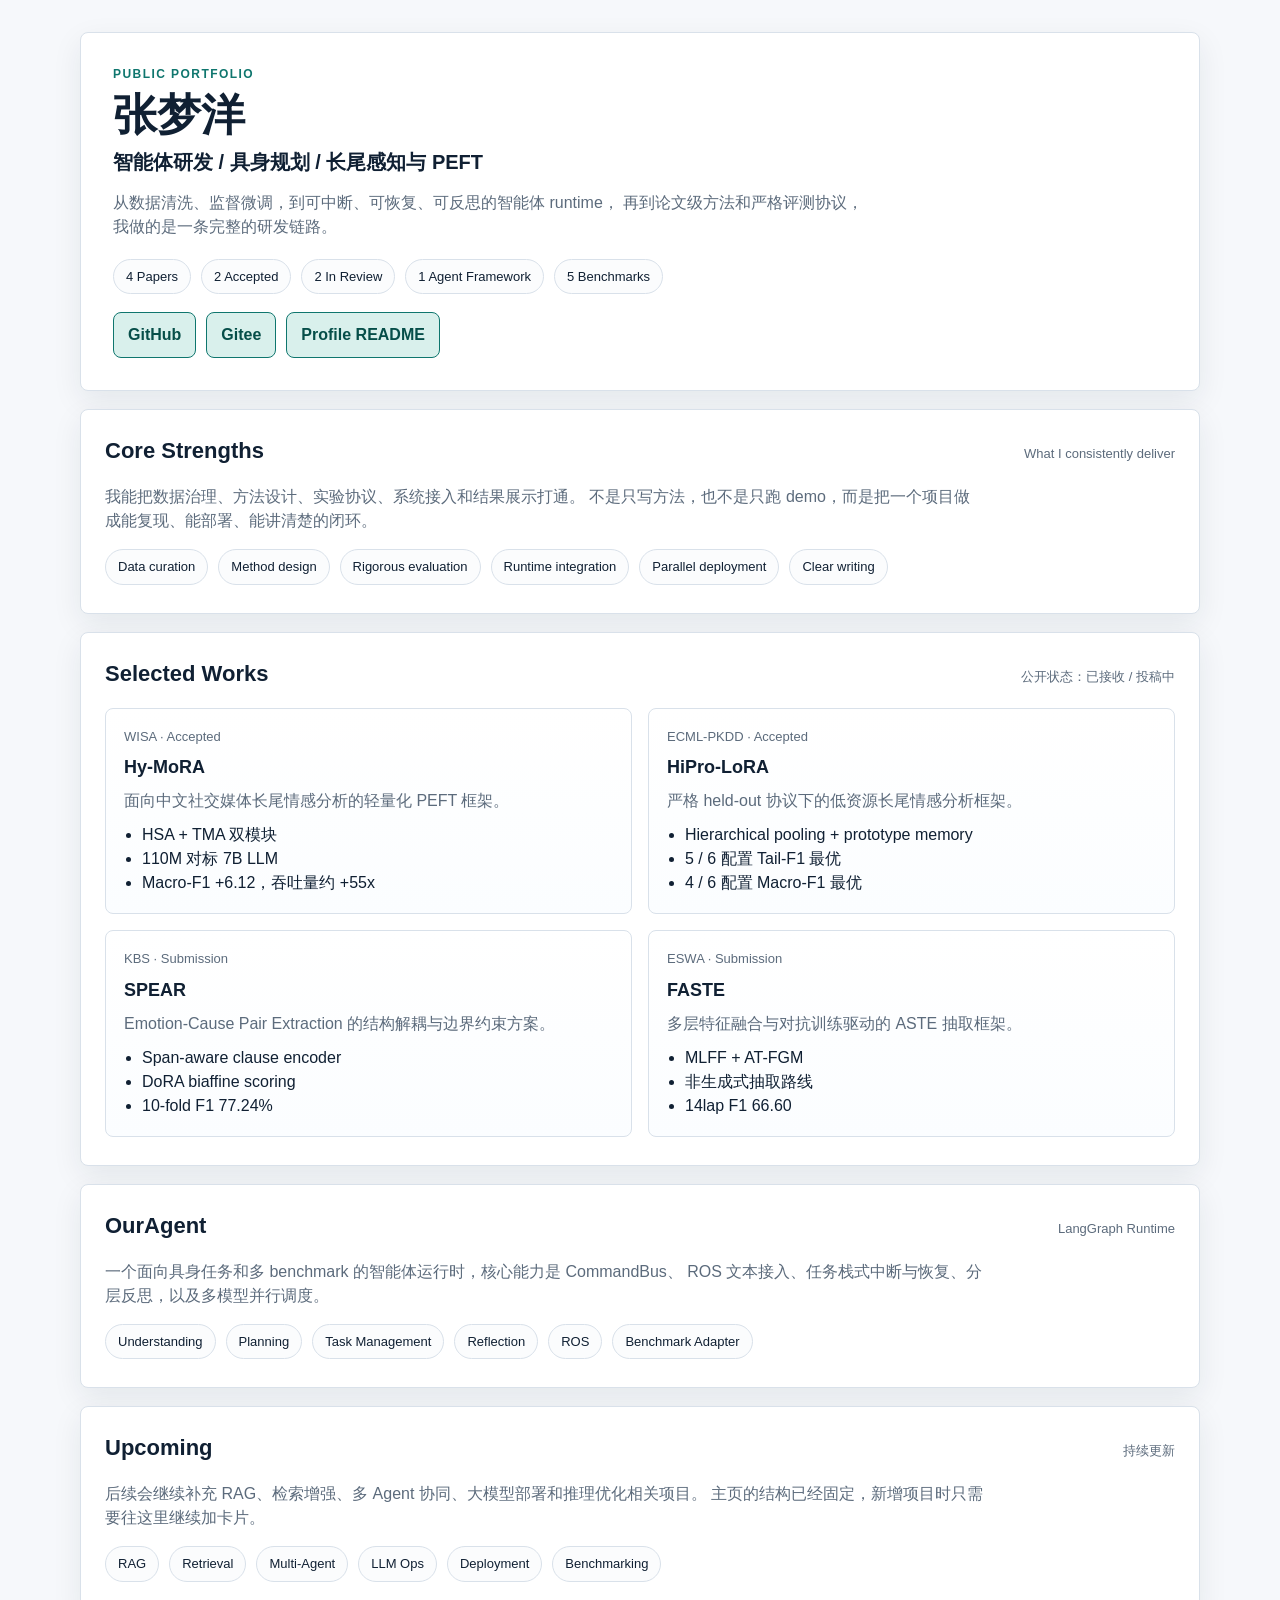
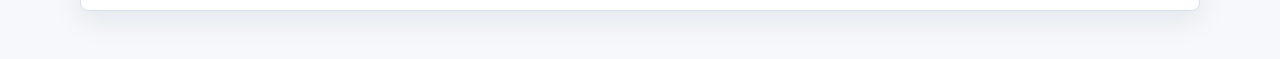
==== index.html @ cc151d00 "Polish public portfolio homepage" ====
<!doctype html>
<html lang="zh-CN">
<head>
  <meta charset="utf-8">
  <meta name="viewport" content="width=device-width, initial-scale=1">
  <title>张梦洋 | Public Portfolio</title>
  <link rel="stylesheet" href="site/styles.css">
</head>
<body>
  <main class="page">
    <section class="hero">
      <div class="eyebrow">PUBLIC PORTFOLIO</div>
      <h1>张梦洋</h1>
      <p class="lead">智能体研发 / 具身规划 / 长尾感知与 PEFT</p>
      <p class="summary">
        从数据清洗、监督微调，到可中断、可恢复、可反思的智能体 runtime，
        再到论文级方法和严格评测协议，我做的是一条完整的研发链路。
      </p>
      <div class="chips">
        <span>4 Papers</span>
        <span>2 Accepted</span>
        <span>2 In Review</span>
        <span>1 Agent Framework</span>
        <span>5 Benchmarks</span>
      </div>
      <div class="links">
        <a href="https://github.com/my420254">GitHub</a>
        <a href="https://gitee.com/my420254">Gitee</a>
        <a href="README.md">Profile README</a>
      </div>
    </section>

    <section class="section">
      <div class="section-head">
        <h2>Core Strengths</h2>
        <span>What I consistently deliver</span>
      </div>
      <div class="feature">
        <p>
          我能把数据治理、方法设计、实验协议、系统接入和结果展示打通。
          不是只写方法，也不是只跑 demo，而是把一个项目做成能复现、能部署、能讲清楚的闭环。
        </p>
        <div class="mini-grid">
          <span>Data curation</span>
          <span>Method design</span>
          <span>Rigorous evaluation</span>
          <span>Runtime integration</span>
          <span>Parallel deployment</span>
          <span>Clear writing</span>
        </div>
      </div>
    </section>

    <section class="section">
      <div class="section-head">
        <h2>Selected Works</h2>
        <span>公开状态：已接收 / 投稿中</span>
      </div>

      <div class="grid">
        <article class="card">
          <div class="meta">WISA · Accepted</div>
          <h3>Hy-MoRA</h3>
          <p>面向中文社交媒体长尾情感分析的轻量化 PEFT 框架。</p>
          <ul>
            <li>HSA + TMA 双模块</li>
            <li>110M 对标 7B LLM</li>
            <li>Macro-F1 +6.12，吞吐量约 +55x</li>
          </ul>
        </article>

        <article class="card">
          <div class="meta">ECML-PKDD · Accepted</div>
          <h3>HiPro-LoRA</h3>
          <p>严格 held-out 协议下的低资源长尾情感分析框架。</p>
          <ul>
            <li>Hierarchical pooling + prototype memory</li>
            <li>5 / 6 配置 Tail-F1 最优</li>
            <li>4 / 6 配置 Macro-F1 最优</li>
          </ul>
        </article>

        <article class="card">
          <div class="meta">KBS · Submission</div>
          <h3>SPEAR</h3>
          <p>Emotion-Cause Pair Extraction 的结构解耦与边界约束方案。</p>
          <ul>
            <li>Span-aware clause encoder</li>
            <li>DoRA biaffine scoring</li>
            <li>10-fold F1 77.24%</li>
          </ul>
        </article>

        <article class="card">
          <div class="meta">ESWA · Submission</div>
          <h3>FASTE</h3>
          <p>多层特征融合与对抗训练驱动的 ASTE 抽取框架。</p>
          <ul>
            <li>MLFF + AT-FGM</li>
            <li>非生成式抽取路线</li>
            <li>14lap F1 66.60</li>
          </ul>
        </article>
      </div>
    </section>

    <section class="section">
      <div class="section-head">
        <h2>OurAgent</h2>
        <span>LangGraph Runtime</span>
      </div>
      <div class="feature">
        <p>
          一个面向具身任务和多 benchmark 的智能体运行时，核心能力是 CommandBus、
          ROS 文本接入、任务栈式中断与恢复、分层反思，以及多模型并行调度。
        </p>
        <div class="mini-grid">
          <span>Understanding</span>
          <span>Planning</span>
          <span>Task Management</span>
          <span>Reflection</span>
          <span>ROS</span>
          <span>Benchmark Adapter</span>
        </div>
      </div>
    </section>

    <section class="section">
      <div class="section-head">
        <h2>Upcoming</h2>
        <span>持续更新</span>
      </div>
      <div class="feature">
        <p>
          后续会继续补充 RAG、检索增强、多 Agent 协同、大模型部署和推理优化相关项目。
          主页的结构已经固定，新增项目时只需要往这里继续加卡片。
        </p>
        <div class="mini-grid">
          <span>RAG</span>
          <span>Retrieval</span>
          <span>Multi-Agent</span>
          <span>LLM Ops</span>
          <span>Deployment</span>
          <span>Benchmarking</span>
        </div>
      </div>
    </section>
  </main>
</body>
</html>
---- site/styles.css ----
:root {
  color-scheme: light;
  --bg: #f6f8fb;
  --panel: #ffffff;
  --text: #102033;
  --muted: #5c6b7c;
  --line: #d9e1ea;
  --accent: #0f766e;
  --accent-weak: #d9f0ec;
  --shadow: 0 10px 30px rgba(16, 32, 51, 0.08);
}

* {
  box-sizing: border-box;
}

html, body {
  margin: 0;
  padding: 0;
  background: var(--bg);
  color: var(--text);
  font-family: Inter, "PingFang SC", "Microsoft YaHei", Arial, sans-serif;
  line-height: 1.5;
}

a {
  color: inherit;
  text-decoration: none;
}

.page {
  width: min(1120px, calc(100% - 32px));
  margin: 0 auto;
  padding: 32px 0 48px;
}

.hero,
.section {
  background: var(--panel);
  border: 1px solid var(--line);
  border-radius: 8px;
  box-shadow: var(--shadow);
}

.hero {
  padding: 32px;
}

.eyebrow {
  font-size: 12px;
  letter-spacing: 0.12em;
  color: var(--accent);
  font-weight: 700;
}

h1 {
  margin: 8px 0 8px;
  font-size: 44px;
  line-height: 1.08;
}

.lead {
  margin: 0;
  font-size: 20px;
  font-weight: 600;
}

.summary {
  max-width: 760px;
  margin: 14px 0 0;
  color: var(--muted);
  font-size: 16px;
}

.chips,
.links,
.mini-grid {
  display: flex;
  flex-wrap: wrap;
  gap: 10px;
}

.chips {
  margin-top: 20px;
}

.chips span,
.mini-grid span {
  border: 1px solid var(--line);
  background: #fbfcfd;
  color: var(--text);
  border-radius: 999px;
  padding: 7px 12px;
  font-size: 13px;
}

.links {
  margin-top: 18px;
}

.links a {
  border: 1px solid var(--accent);
  background: var(--accent-weak);
  color: #064e49;
  border-radius: 8px;
  padding: 10px 14px;
  font-weight: 600;
}

.section {
  margin-top: 18px;
  padding: 24px 24px 28px;
}

.section-head {
  display: flex;
  justify-content: space-between;
  align-items: baseline;
  gap: 16px;
  margin-bottom: 18px;
}

.section-head h2 {
  margin: 0;
  font-size: 22px;
}

.section-head span,
.meta {
  color: var(--muted);
  font-size: 13px;
}

.grid {
  display: grid;
  grid-template-columns: repeat(2, minmax(0, 1fr));
  gap: 16px;
}

.card {
  border: 1px solid var(--line);
  border-radius: 8px;
  padding: 18px;
  background: linear-gradient(180deg, #ffffff 0%, #fbfdff 100%);
}

.card h3 {
  margin: 8px 0 8px;
  font-size: 18px;
}

.card p {
  margin: 0 0 10px;
  color: var(--muted);
}

.card ul {
  margin: 0;
  padding-left: 18px;
  color: var(--text);
}

.feature p {
  margin: 0 0 16px;
  max-width: 880px;
  color: var(--muted);
}

@media (max-width: 820px) {
  h1 {
    font-size: 34px;
  }

  .grid {
    grid-template-columns: 1fr;
  }

  .section-head {
    flex-direction: column;
    align-items: flex-start;
  }
}
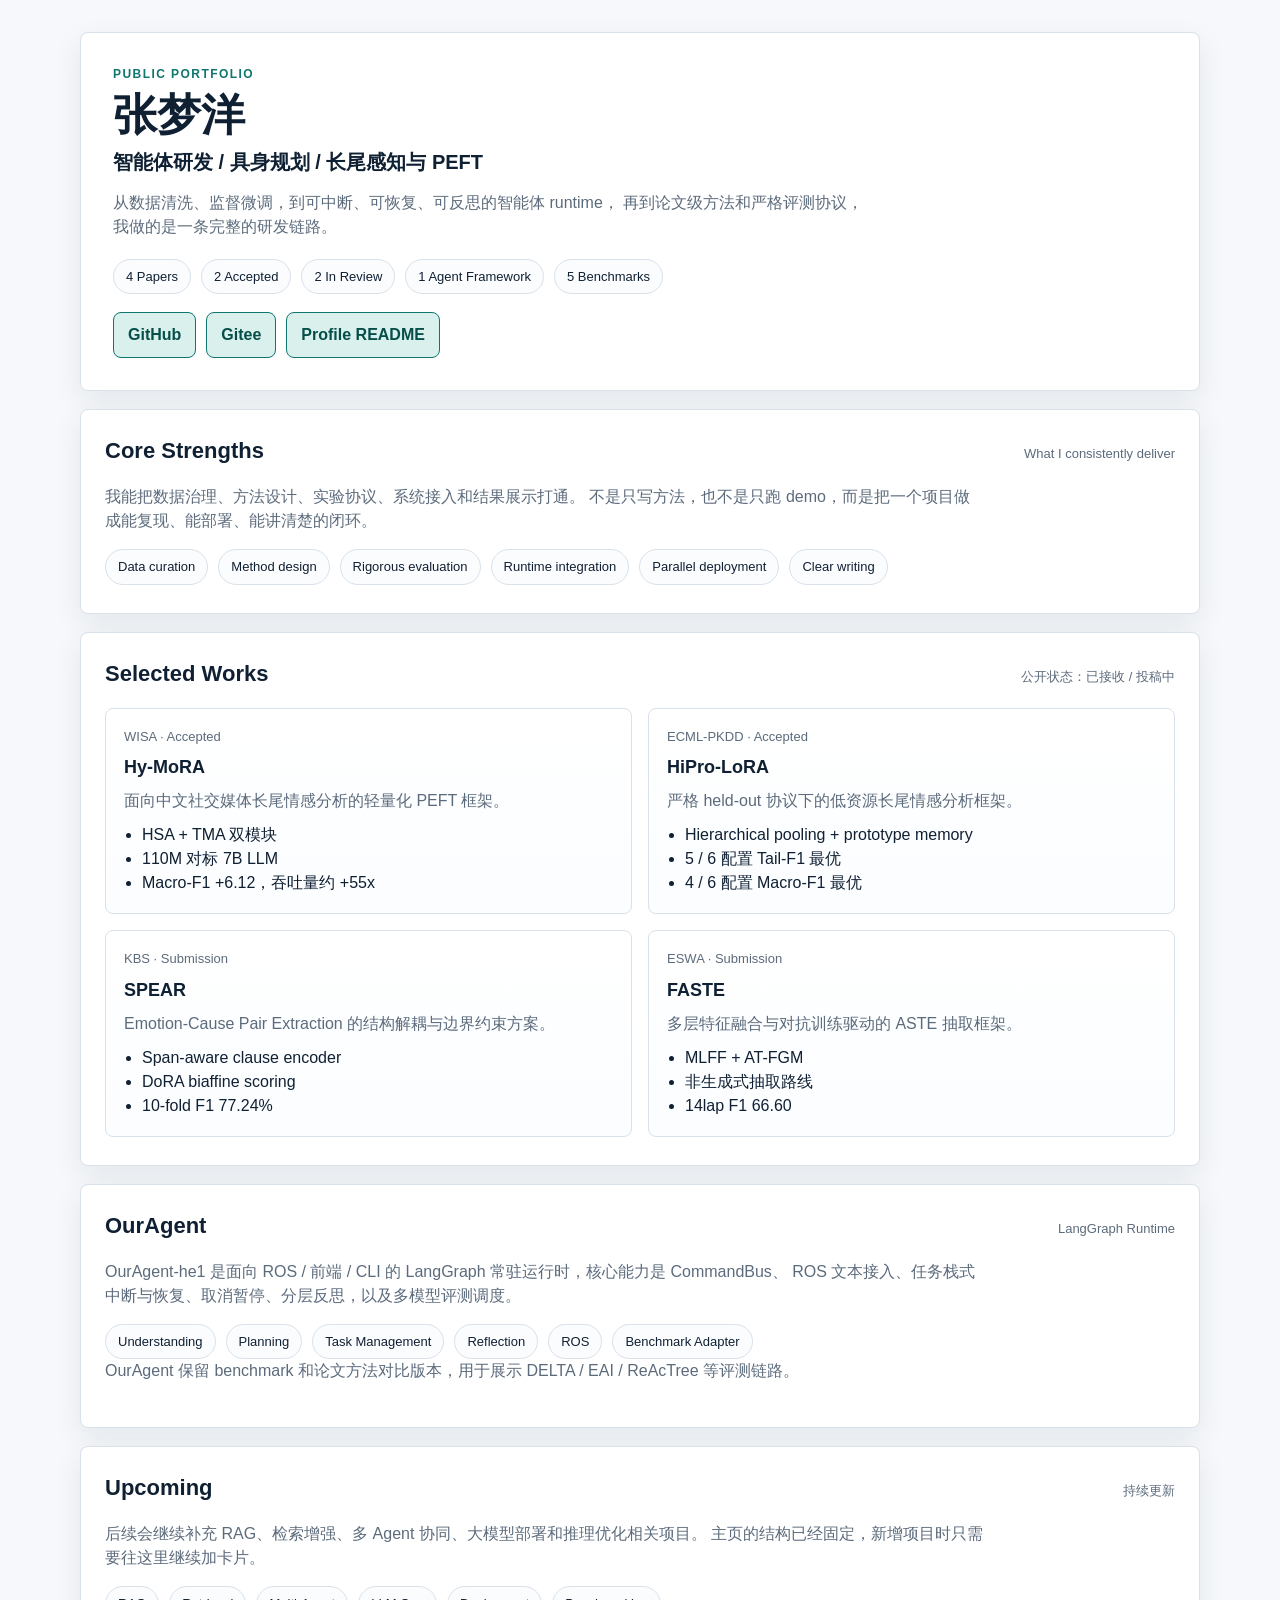
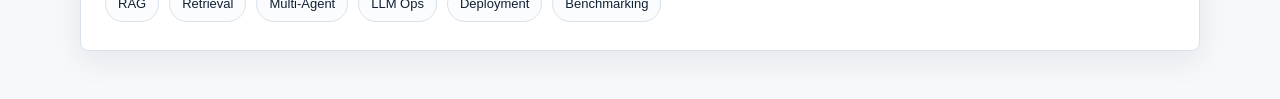
==== commit 048d2026: "Update portfolio links and agent runtime showcase" ====
--- a/index.html
+++ b/index.html
@@ -93,7 +93,7 @@
 
         <article class="card">
           <div class="meta">ESWA · Submission</div>
-          <h3>FASTE</h3>
+          <h3><a href="https://github.com/my420254/FASTE">FASTE</a></h3>
           <p>多层特征融合与对抗训练驱动的 ASTE 抽取框架。</p>
           <ul>
             <li>MLFF + AT-FGM</li>
@@ -111,8 +111,9 @@
       </div>
       <div class="feature">
         <p>
-          一个面向具身任务和多 benchmark 的智能体运行时，核心能力是 CommandBus、
-          ROS 文本接入、任务栈式中断与恢复、分层反思，以及多模型并行调度。
+          <a href="https://github.com/my420254/OurAgent-he1">OurAgent-he1</a>
+          是面向 ROS / 前端 / CLI 的 LangGraph 常驻运行时，核心能力是 CommandBus、
+          ROS 文本接入、任务栈式中断与恢复、取消暂停、分层反思，以及多模型评测调度。
         </p>
         <div class="mini-grid">
           <span>Understanding</span>
@@ -122,6 +123,10 @@
           <span>ROS</span>
           <span>Benchmark Adapter</span>
         </div>
+        <p>
+          <a href="https://github.com/my420254/OurAgent">OurAgent</a>
+          保留 benchmark 和论文方法对比版本，用于展示 DELTA / EAI / ReAcTree 等评测链路。
+        </p>
       </div>
     </section>
 
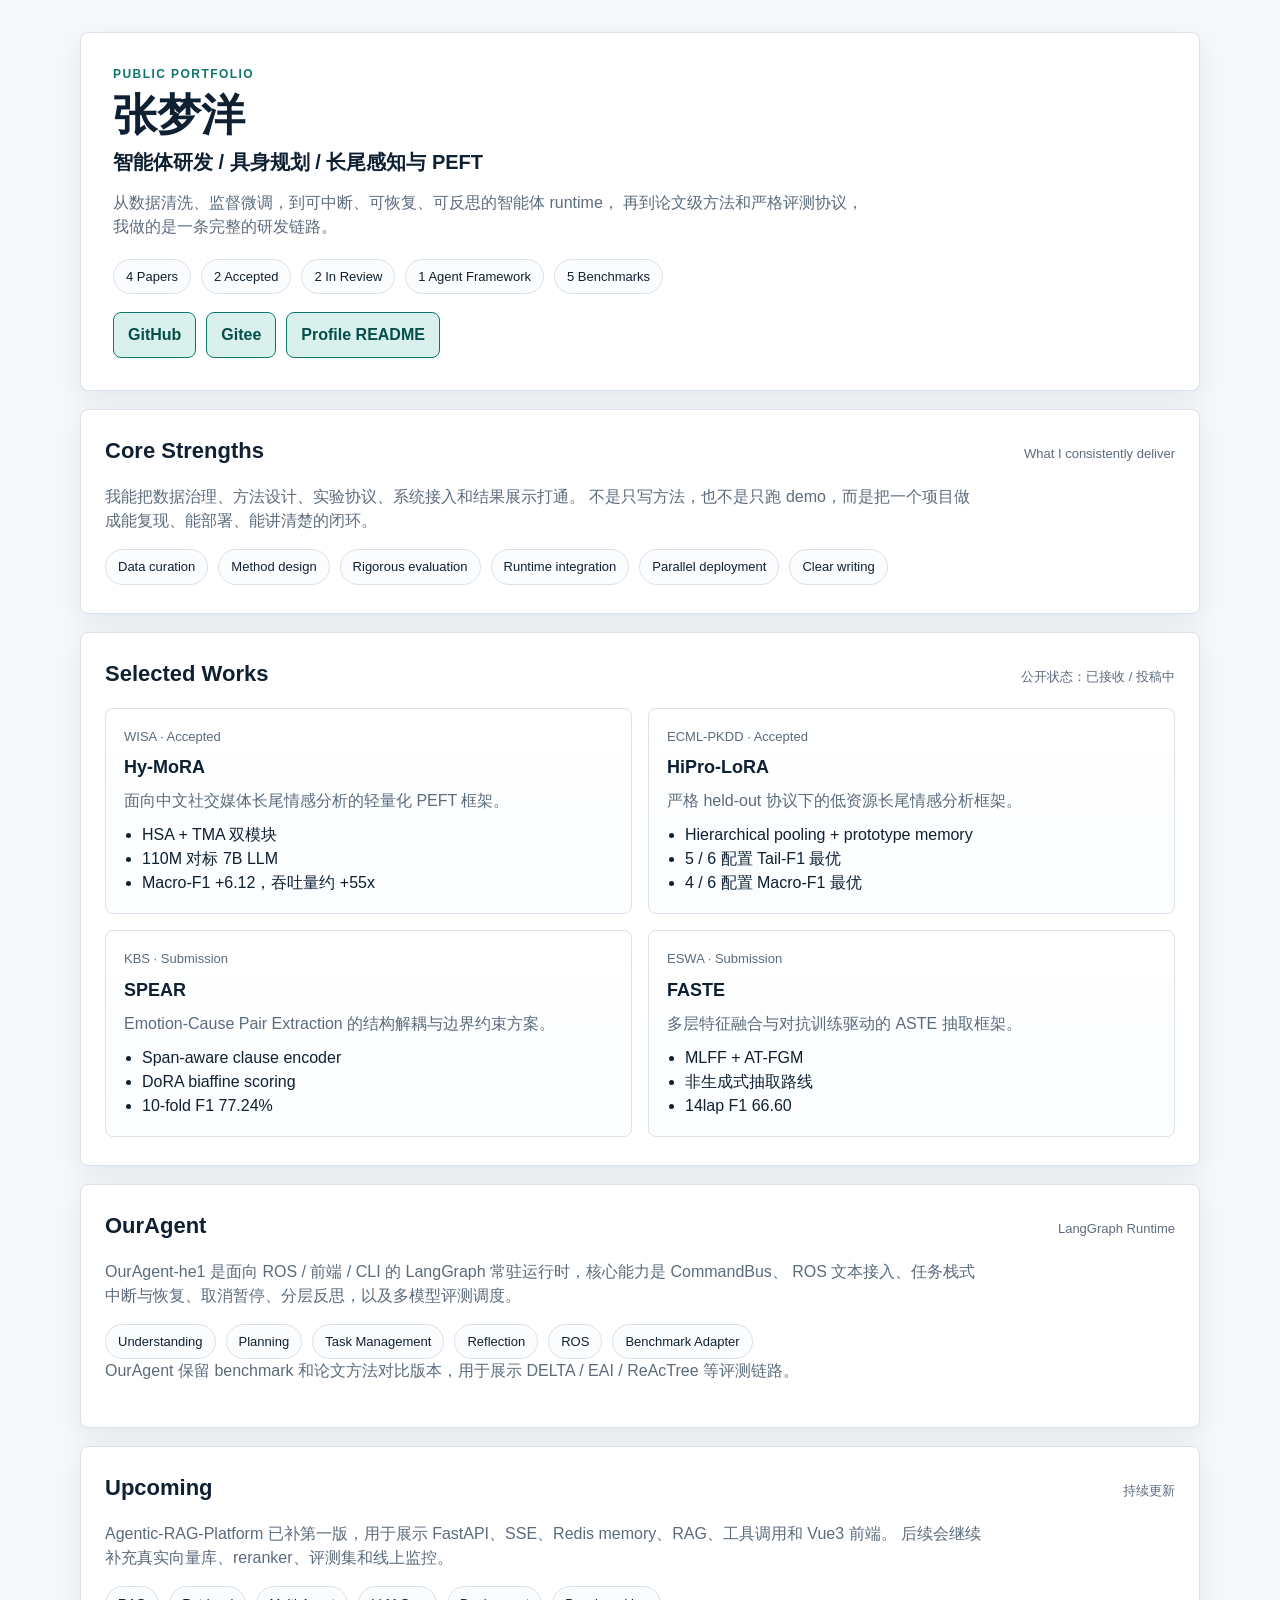
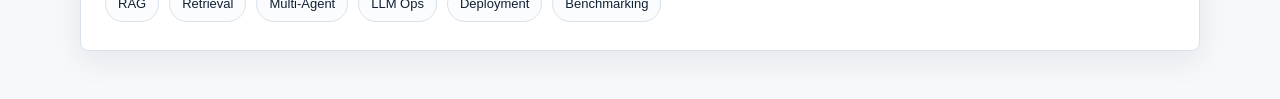
==== commit 9d5760ee: "Add Agentic RAG platform to portfolio" ====
--- a/index.html
+++ b/index.html
@@ -137,8 +137,9 @@
       </div>
       <div class="feature">
         <p>
-          后续会继续补充 RAG、检索增强、多 Agent 协同、大模型部署和推理优化相关项目。
-          主页的结构已经固定，新增项目时只需要往这里继续加卡片。
+          <a href="https://github.com/my420254/Agentic-RAG-Platform">Agentic-RAG-Platform</a>
+          已补第一版，用于展示 FastAPI、SSE、Redis memory、RAG、工具调用和 Vue3 前端。
+          后续会继续补充真实向量库、reranker、评测集和线上监控。
         </p>
         <div class="mini-grid">
           <span>RAG</span>
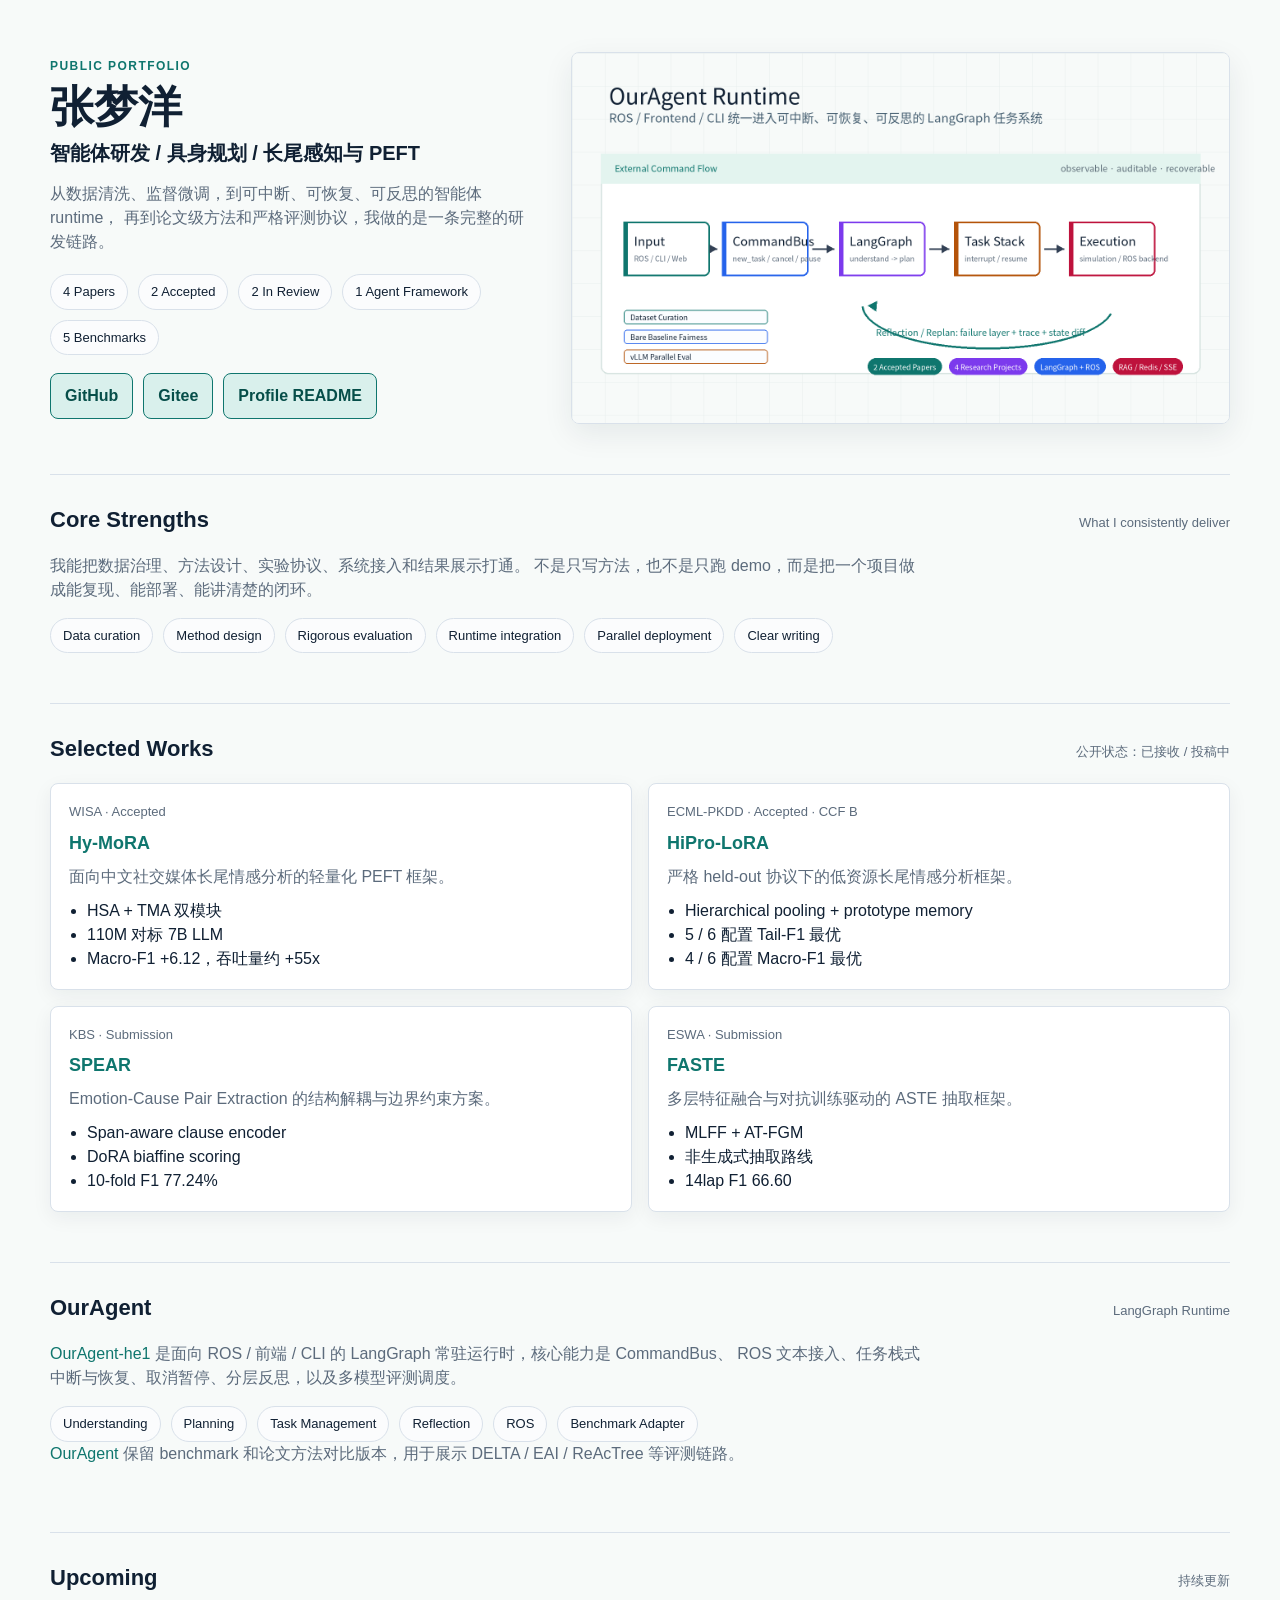
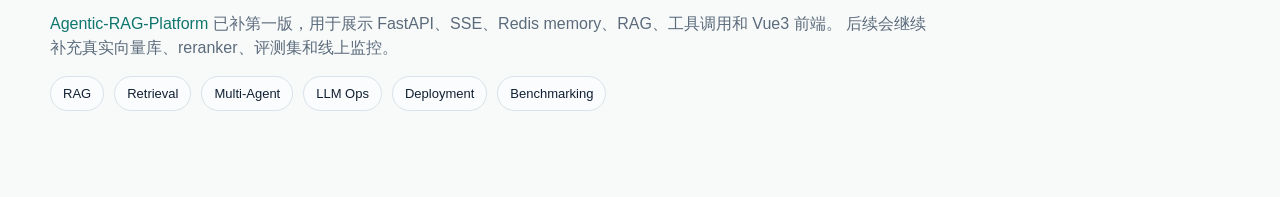
==== commit 0da9f66f: "Add portfolio runtime visual" ====
--- a/index.html
+++ b/index.html
@@ -9,24 +9,31 @@
 <body>
   <main class="page">
     <section class="hero">
-      <div class="eyebrow">PUBLIC PORTFOLIO</div>
-      <h1>张梦洋</h1>
-      <p class="lead">智能体研发 / 具身规划 / 长尾感知与 PEFT</p>
-      <p class="summary">
-        从数据清洗、监督微调，到可中断、可恢复、可反思的智能体 runtime，
-        再到论文级方法和严格评测协议，我做的是一条完整的研发链路。
-      </p>
-      <div class="chips">
-        <span>4 Papers</span>
-        <span>2 Accepted</span>
-        <span>2 In Review</span>
-        <span>1 Agent Framework</span>
-        <span>5 Benchmarks</span>
-      </div>
-      <div class="links">
-        <a href="https://github.com/my420254">GitHub</a>
-        <a href="https://gitee.com/my420254">Gitee</a>
-        <a href="README.md">Profile README</a>
+      <div class="hero-grid">
+        <div>
+          <div class="eyebrow">PUBLIC PORTFOLIO</div>
+          <h1>张梦洋</h1>
+          <p class="lead">智能体研发 / 具身规划 / 长尾感知与 PEFT</p>
+          <p class="summary">
+            从数据清洗、监督微调，到可中断、可恢复、可反思的智能体 runtime，
+            再到论文级方法和严格评测协议，我做的是一条完整的研发链路。
+          </p>
+          <div class="chips">
+            <span>4 Papers</span>
+            <span>2 Accepted</span>
+            <span>2 In Review</span>
+            <span>1 Agent Framework</span>
+            <span>5 Benchmarks</span>
+          </div>
+          <div class="links">
+            <a href="https://github.com/my420254">GitHub</a>
+            <a href="https://gitee.com/my420254">Gitee</a>
+            <a href="README.md">Profile README</a>
+          </div>
+        </div>
+        <figure class="hero-visual">
+          <img src="site/agent-runtime-visual.png" alt="OurAgent runtime workflow">
+        </figure>
       </div>
     </section>
 
@@ -60,7 +67,7 @@
       <div class="grid">
         <article class="card">
           <div class="meta">WISA · Accepted</div>
-          <h3>Hy-MoRA</h3>
+          <h3><a href="https://github.com/my420254/Hy-Mora">Hy-MoRA</a></h3>
           <p>面向中文社交媒体长尾情感分析的轻量化 PEFT 框架。</p>
           <ul>
             <li>HSA + TMA 双模块</li>
@@ -70,8 +77,8 @@
         </article>
 
         <article class="card">
-          <div class="meta">ECML-PKDD · Accepted</div>
-          <h3>HiPro-LoRA</h3>
+          <div class="meta">ECML-PKDD · Accepted · CCF B</div>
+          <h3><a href="https://github.com/my420254/HiPro-LoRA">HiPro-LoRA</a></h3>
           <p>严格 held-out 协议下的低资源长尾情感分析框架。</p>
           <ul>
             <li>Hierarchical pooling + prototype memory</li>
@@ -82,7 +89,7 @@
 
         <article class="card">
           <div class="meta">KBS · Submission</div>
-          <h3>SPEAR</h3>
+          <h3><a href="https://github.com/my420254/ECPE">SPEAR</a></h3>
           <p>Emotion-Cause Pair Extraction 的结构解耦与边界约束方案。</p>
           <ul>
             <li>Span-aware clause encoder</li>
--- a/site/styles.css
+++ b/site/styles.css
@@ -1,6 +1,6 @@
 :root {
   color-scheme: light;
-  --bg: #f6f8fb;
+  --bg: #f7faf9;
   --panel: #ffffff;
   --text: #102033;
   --muted: #5c6b7c;
@@ -29,21 +29,33 @@
 }
 
 .page {
-  width: min(1120px, calc(100% - 32px));
+  width: min(1180px, calc(100% - 32px));
   margin: 0 auto;
-  padding: 32px 0 48px;
-}
-
-.hero,
-.section {
-  background: var(--panel);
+  padding: 34px 0 56px;
+}
+
+.hero {
+  padding: 18px 0 30px;
+}
+
+.hero-grid {
+  display: grid;
+  grid-template-columns: minmax(0, 0.85fr) minmax(420px, 1.15fr);
+  gap: 34px;
+  align-items: center;
+}
+
+.hero-visual {
+  margin: 0;
+}
+
+.hero-visual img {
+  display: block;
+  width: 100%;
+  height: auto;
   border: 1px solid var(--line);
   border-radius: 8px;
   box-shadow: var(--shadow);
-}
-
-.hero {
-  padding: 32px;
 }
 
 .eyebrow {
@@ -108,8 +120,9 @@
 }
 
 .section {
-  margin-top: 18px;
-  padding: 24px 24px 28px;
+  border-top: 1px solid var(--line);
+  margin-top: 20px;
+  padding: 28px 0 30px;
 }
 
 .section-head {
@@ -141,7 +154,8 @@
   border: 1px solid var(--line);
   border-radius: 8px;
   padding: 18px;
-  background: linear-gradient(180deg, #ffffff 0%, #fbfdff 100%);
+  background: #ffffff;
+  box-shadow: 0 6px 20px rgba(16, 32, 51, 0.06);
 }
 
 .card h3 {
@@ -149,6 +163,11 @@
   font-size: 18px;
 }
 
+.card h3 a,
+.feature a {
+  color: var(--accent);
+}
+
 .card p {
   margin: 0 0 10px;
   color: var(--muted);
@@ -171,6 +190,10 @@
     font-size: 34px;
   }
 
+  .hero-grid {
+    grid-template-columns: 1fr;
+  }
+
   .grid {
     grid-template-columns: 1fr;
   }
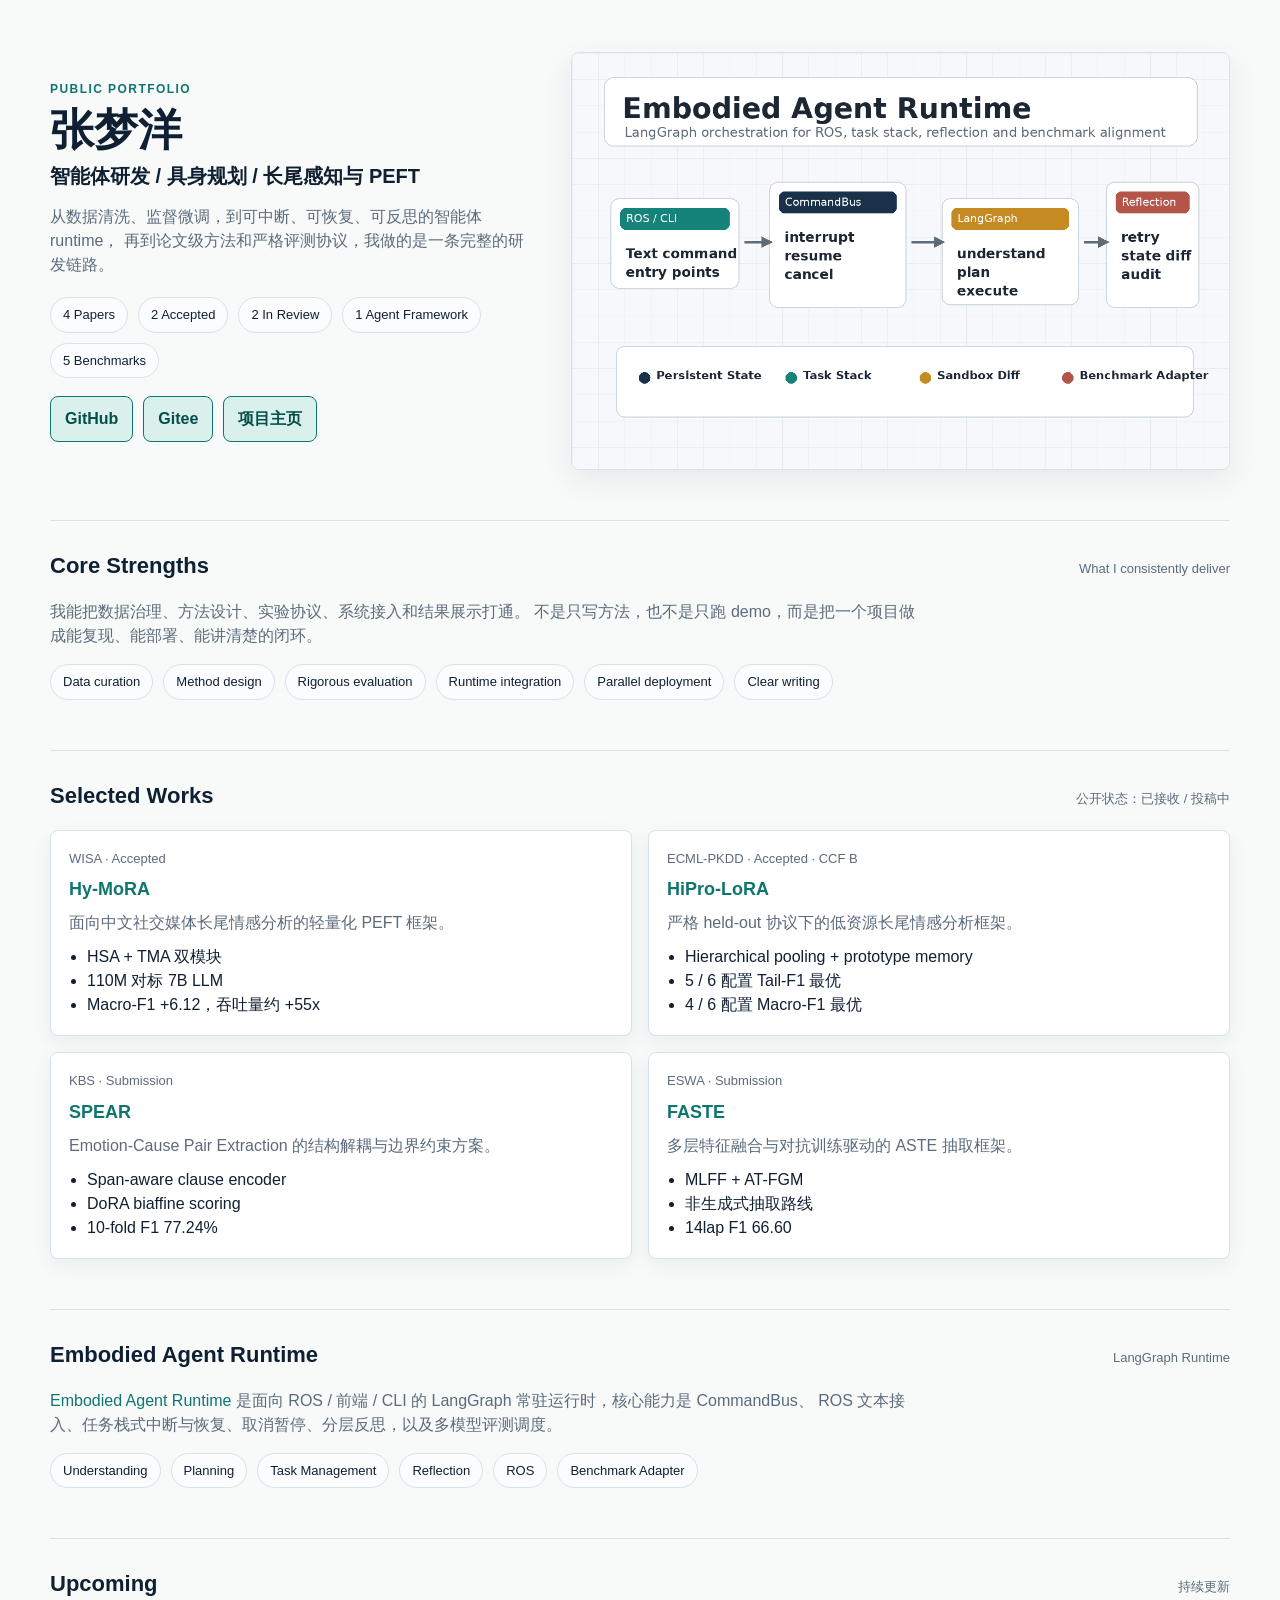
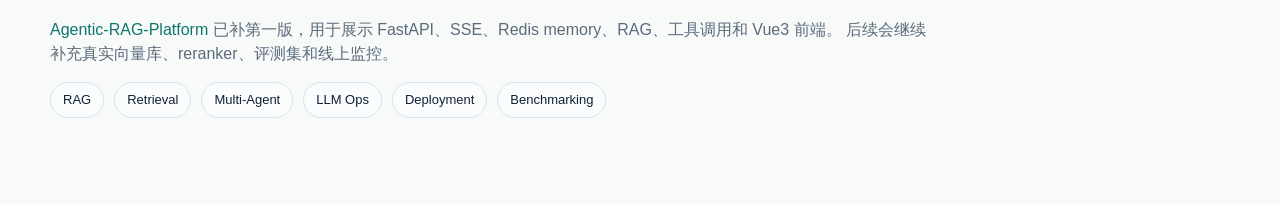
==== commit 264e9483: "Polish Chinese portfolio profile" ====
--- a/index.html
+++ b/index.html
@@ -28,11 +28,11 @@
           <div class="links">
             <a href="https://github.com/my420254">GitHub</a>
             <a href="https://gitee.com/my420254">Gitee</a>
-            <a href="README.md">Profile README</a>
+            <a href="README.md">项目主页</a>
           </div>
         </div>
         <figure class="hero-visual">
-          <img src="site/agent-runtime-visual.png" alt="OurAgent runtime workflow">
+          <img src="site/agent-runtime-visual.png" alt="Embodied Agent Runtime workflow">
         </figure>
       </div>
     </section>
@@ -113,12 +113,12 @@
 
     <section class="section">
       <div class="section-head">
-        <h2>OurAgent</h2>
+        <h2>Embodied Agent Runtime</h2>
         <span>LangGraph Runtime</span>
       </div>
       <div class="feature">
         <p>
-          <a href="https://github.com/my420254/OurAgent-he1">OurAgent-he1</a>
+          <a href="https://github.com/my420254/Embodied-Agent-Runtime">Embodied Agent Runtime</a>
           是面向 ROS / 前端 / CLI 的 LangGraph 常驻运行时，核心能力是 CommandBus、
           ROS 文本接入、任务栈式中断与恢复、取消暂停、分层反思，以及多模型评测调度。
         </p>
@@ -130,10 +130,6 @@
           <span>ROS</span>
           <span>Benchmark Adapter</span>
         </div>
-        <p>
-          <a href="https://github.com/my420254/OurAgent">OurAgent</a>
-          保留 benchmark 和论文方法对比版本，用于展示 DELTA / EAI / ReAcTree 等评测链路。
-        </p>
       </div>
     </section>
 
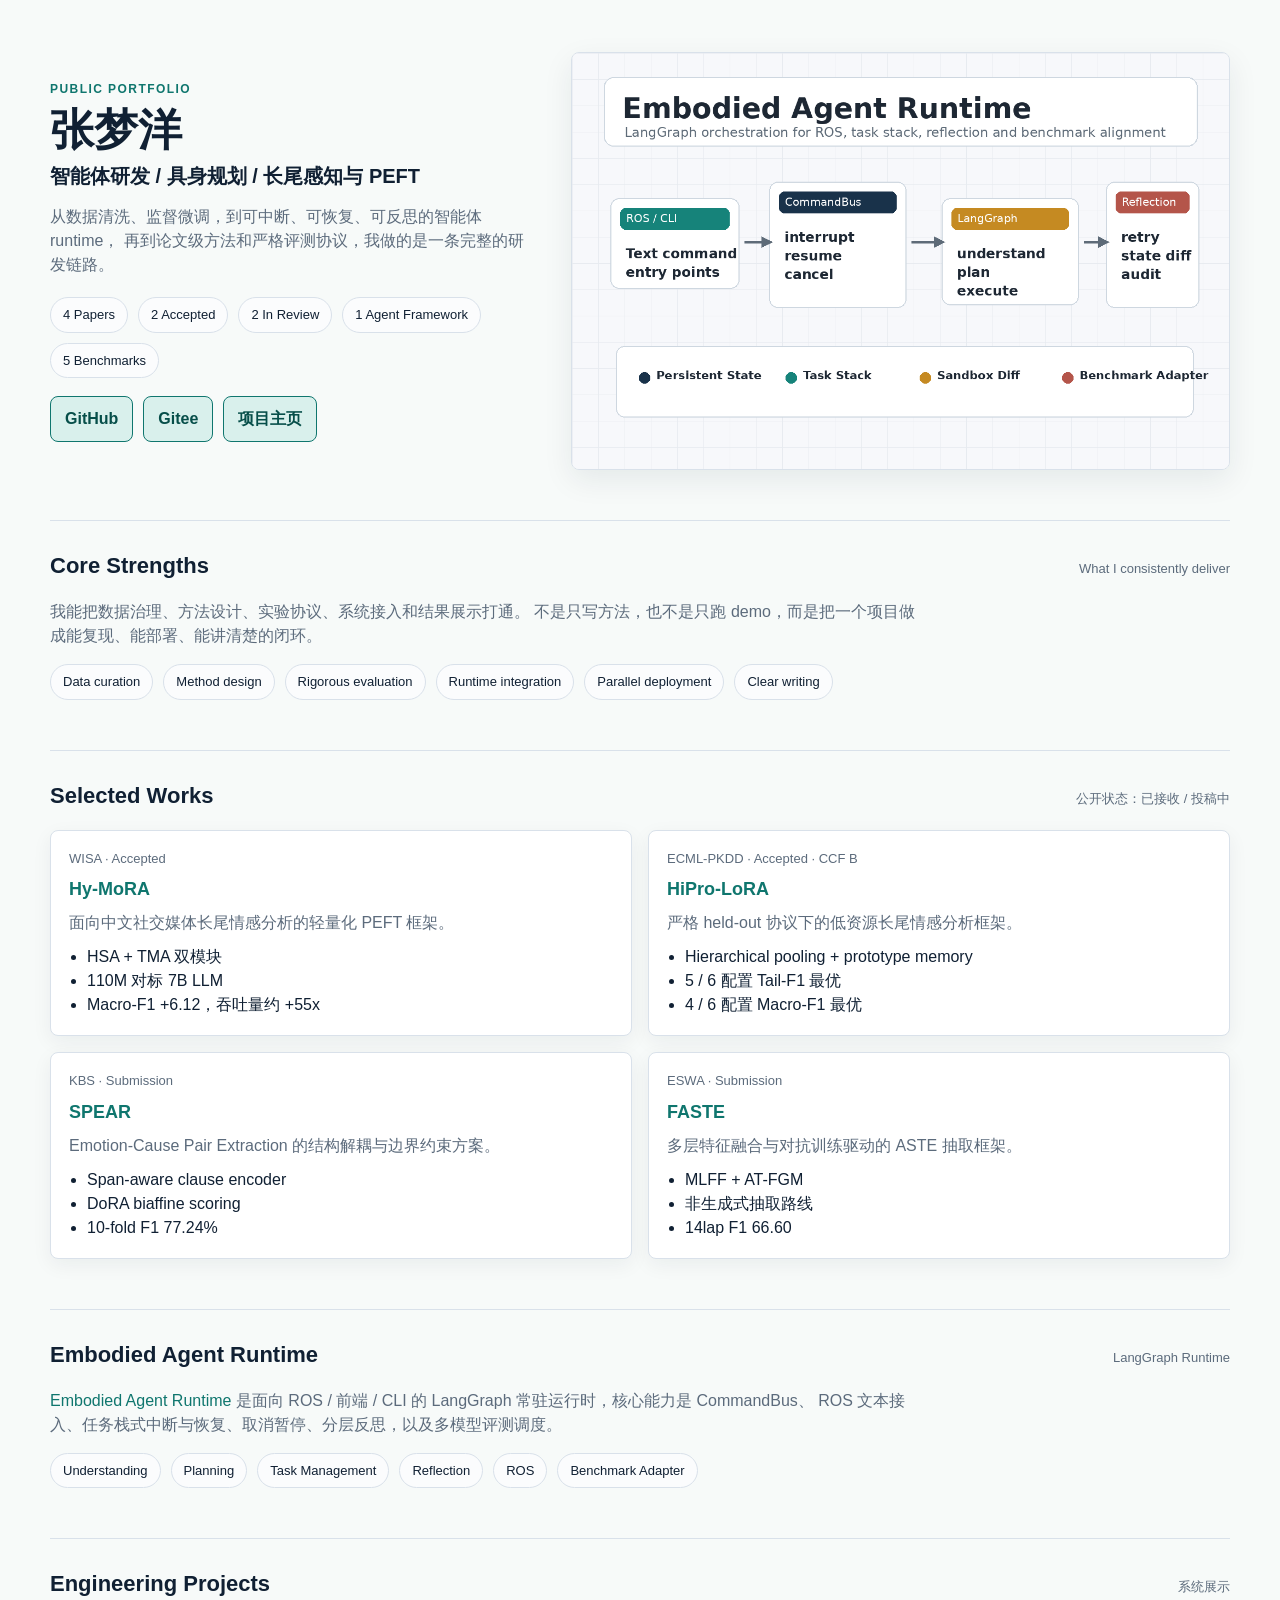
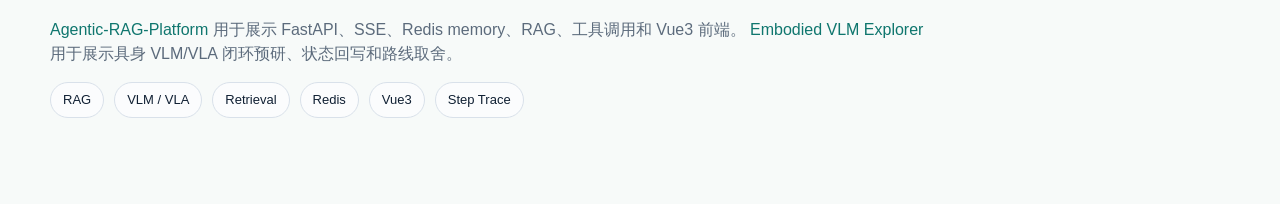
==== commit 54fc94ae: "Add embodied VLM exploration project" ====
--- a/index.html
+++ b/index.html
@@ -135,22 +135,23 @@
 
     <section class="section">
       <div class="section-head">
-        <h2>Upcoming</h2>
-        <span>持续更新</span>
+        <h2>Engineering Projects</h2>
+        <span>系统展示</span>
       </div>
       <div class="feature">
         <p>
           <a href="https://github.com/my420254/Agentic-RAG-Platform">Agentic-RAG-Platform</a>
-          已补第一版，用于展示 FastAPI、SSE、Redis memory、RAG、工具调用和 Vue3 前端。
-          后续会继续补充真实向量库、reranker、评测集和线上监控。
+          用于展示 FastAPI、SSE、Redis memory、RAG、工具调用和 Vue3 前端。
+          <a href="https://github.com/my420254/Embodied-VLM-Explorer">Embodied VLM Explorer</a>
+          用于展示具身 VLM/VLA 闭环预研、状态回写和路线取舍。
         </p>
         <div class="mini-grid">
           <span>RAG</span>
+          <span>VLM / VLA</span>
           <span>Retrieval</span>
-          <span>Multi-Agent</span>
-          <span>LLM Ops</span>
-          <span>Deployment</span>
-          <span>Benchmarking</span>
+          <span>Redis</span>
+          <span>Vue3</span>
+          <span>Step Trace</span>
         </div>
       </div>
     </section>
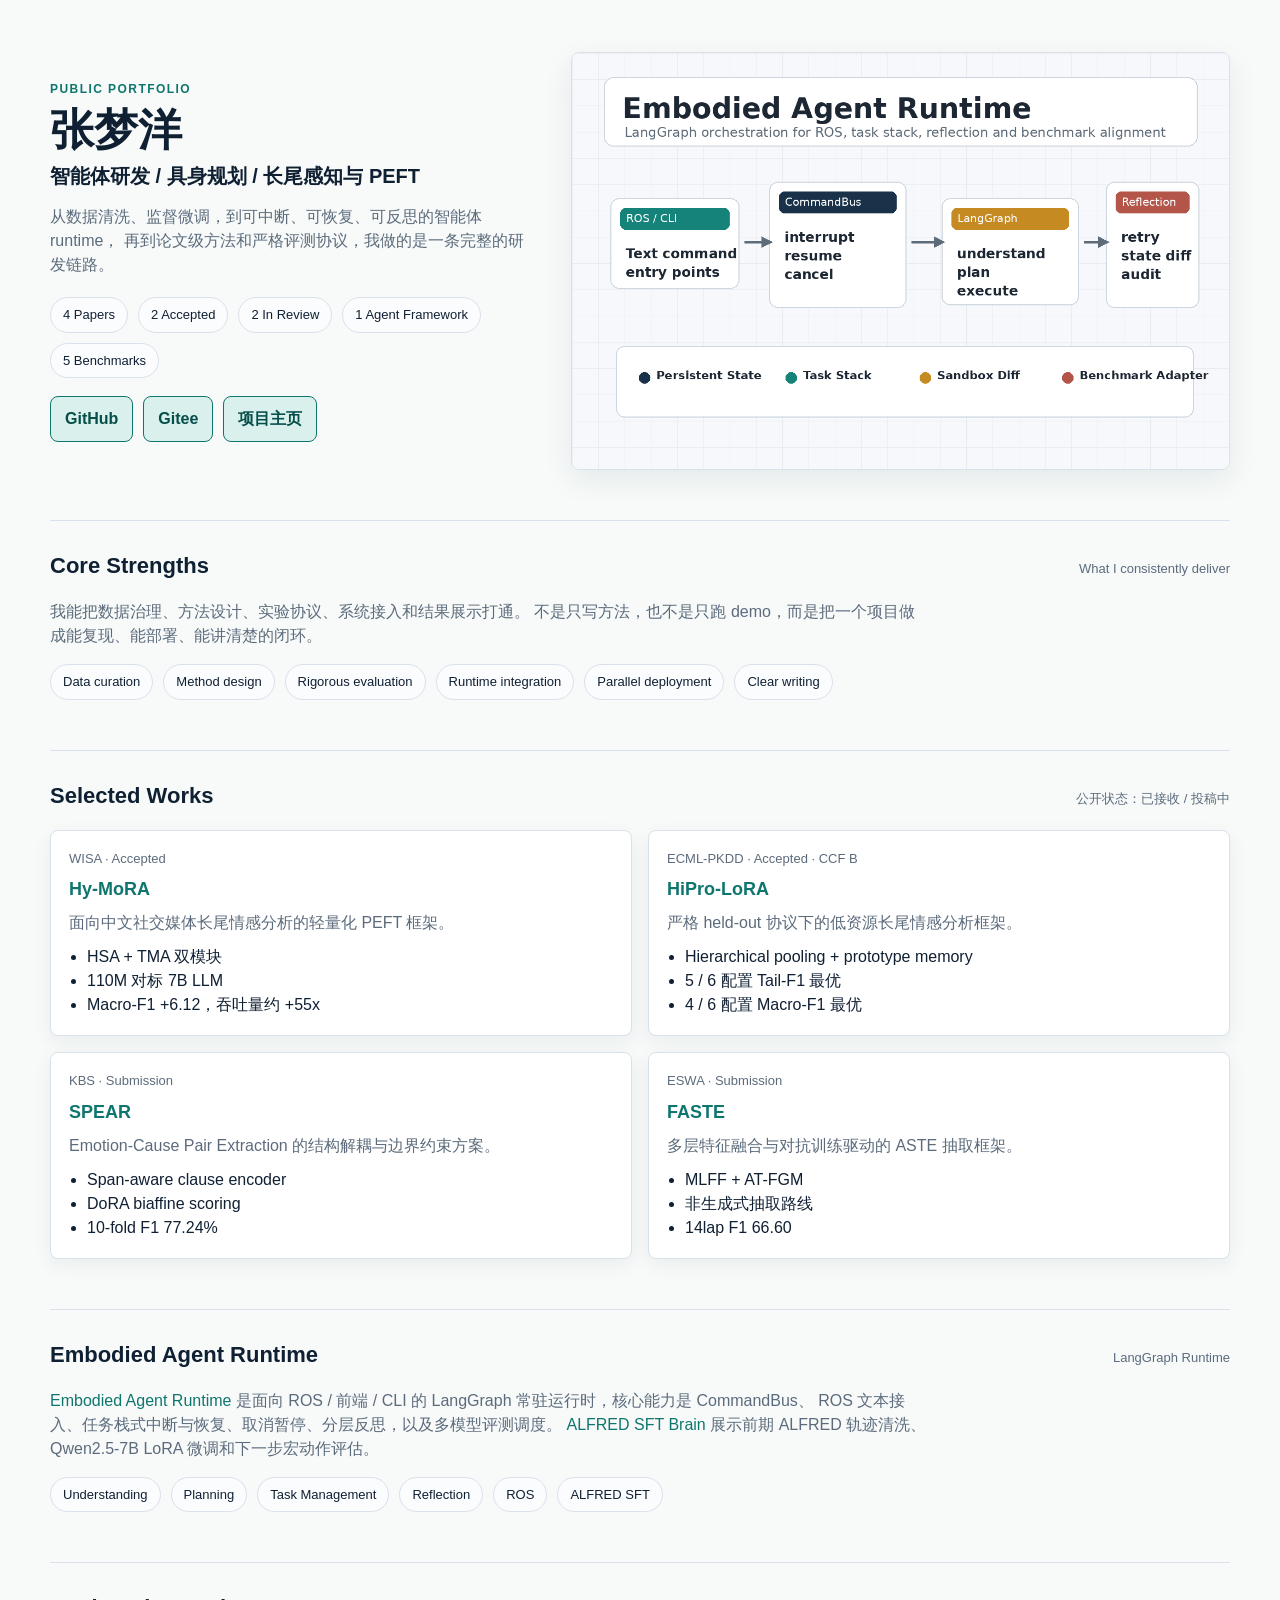
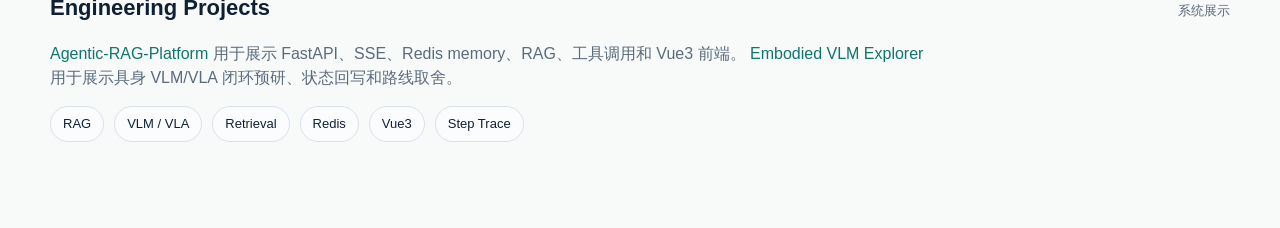
==== commit d71a4fe6: "Add ALFRED SFT project to portfolio" ====
--- a/index.html
+++ b/index.html
@@ -121,6 +121,8 @@
           <a href="https://github.com/my420254/Embodied-Agent-Runtime">Embodied Agent Runtime</a>
           是面向 ROS / 前端 / CLI 的 LangGraph 常驻运行时，核心能力是 CommandBus、
           ROS 文本接入、任务栈式中断与恢复、取消暂停、分层反思，以及多模型评测调度。
+          <a href="https://github.com/my420254/ALFRED-SFT-Brain">ALFRED SFT Brain</a>
+          展示前期 ALFRED 轨迹清洗、Qwen2.5-7B LoRA 微调和下一步宏动作评估。
         </p>
         <div class="mini-grid">
           <span>Understanding</span>
@@ -128,7 +130,7 @@
           <span>Task Management</span>
           <span>Reflection</span>
           <span>ROS</span>
-          <span>Benchmark Adapter</span>
+          <span>ALFRED SFT</span>
         </div>
       </div>
     </section>
